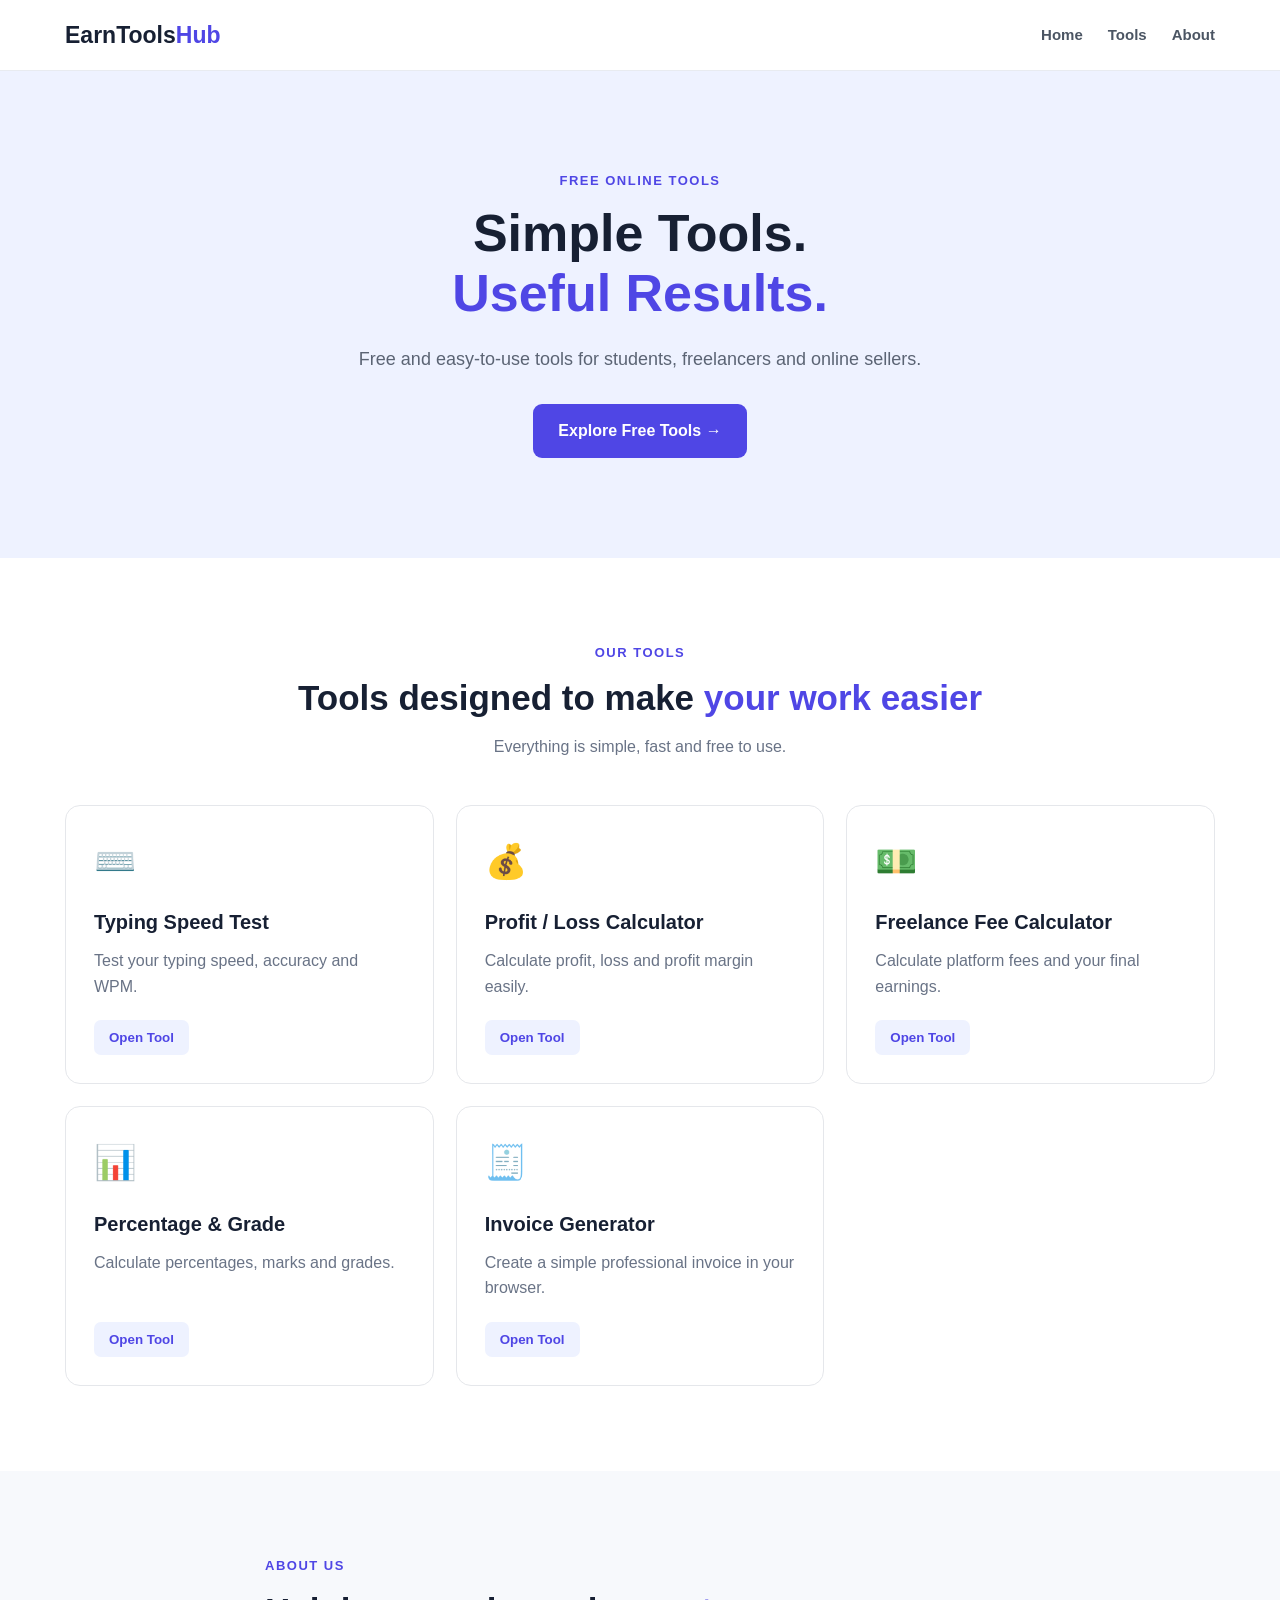
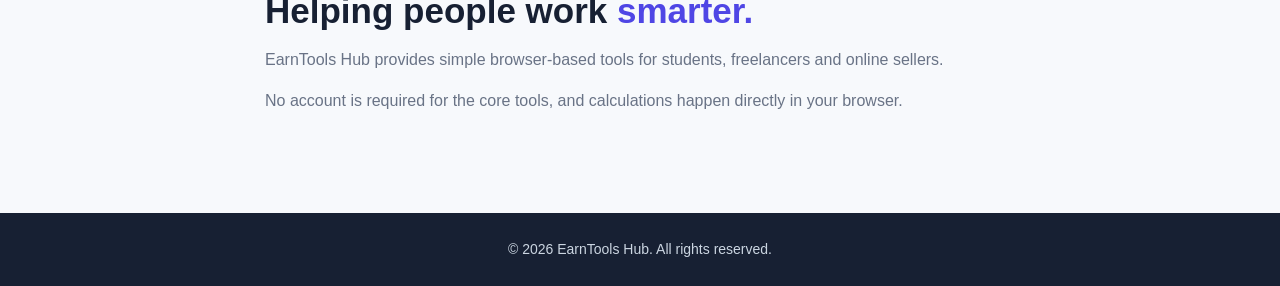
==== index.html @ 98c4e373 "Update index.html" ====
<!DOCTYPE html>
<html lang="en">
<head>
<meta charset="UTF-8">
<meta name="viewport" content="width=device-width, initial-scale=1.0">
<title>EarnTools Hub - Free Online Tools</title>
<meta name="description" content="Free online tools for students, freelancers and online sellers.">
<link rel="stylesheet" href="style.css">
</head>
<body>
<header class="header">
<div class="container nav-container">
<a href="#home" class="logo">EarnTools<span>Hub</span></a>
<button class="menu-btn" id="menuBtn" aria-label="Open menu">☰</button>
<nav class="nav" id="nav"><a href="#home">Home</a><a href="#tools">Tools</a><a href="about.html">About</a></nav>
</div>
</header>

<main>
<section id="home" class="hero"><div class="container hero-content">
<p class="eyebrow">FREE ONLINE TOOLS</p>
<h1>Simple Tools.<br><span>Useful Results.</span></h1>
<p class="hero-text">Free and easy-to-use tools for students, freelancers and online sellers.</p>
<a href="#tools" class="primary-btn">Explore Free Tools →</a>
</div></section>

<section id="tools" class="tools-section"><div class="container">
<div class="section-heading"><p class="eyebrow">OUR TOOLS</p><h2>Tools designed to make <span>your work easier</span></h2><p>Everything is simple, fast and free to use.</p></div>
<div class="tools-grid">
<article class="tool-card" data-tool="typing"><div class="tool-icon">⌨️</div><h3>Typing Speed Test</h3><p>Test your typing speed, accuracy and WPM.</p><button class="tool-btn">Open Tool</button></article>
<article class="tool-card" data-tool="profit"><div class="tool-icon">💰</div><h3>Profit / Loss Calculator</h3><p>Calculate profit, loss and profit margin easily.</p><button class="tool-btn">Open Tool</button></article>
<article class="tool-card" data-tool="freelance"><div class="tool-icon">💵</div><h3>Freelance Fee Calculator</h3><p>Calculate platform fees and your final earnings.</p><button class="tool-btn">Open Tool</button></article>
<article class="tool-card" data-tool="percentage"><div class="tool-icon">📊</div><h3>Percentage & Grade</h3><p>Calculate percentages, marks and grades.</p><button class="tool-btn">Open Tool</button></article>
<article class="tool-card" data-tool="invoice"><div class="tool-icon">🧾</div><h3>Invoice Generator</h3><p>Create a simple professional invoice in your browser.</p><button class="tool-btn">Open Tool</button></article>
</div></div></section>

<section id="about" class="about-section"><div class="container about-content">
<p class="eyebrow">ABOUT US</p><h2>Helping people work <span>smarter.</span></h2>
<p>EarnTools Hub provides simple browser-based tools for students, freelancers and online sellers.</p>
<p>No account is required for the core tools, and calculations happen directly in your browser.</p>
</div></section>
</main>

<footer class="footer"><div class="container"><p>© 2026 EarnTools Hub. All rights reserved.</p></div></footer>

<div class="modal" id="toolModal" aria-hidden="true"><div class="modal-box">
<button class="close-btn" id="closeModal" aria-label="Close">×</button><div id="toolContent"></div>
</div></div>
<script src="script.js"></script>
</body>
</html>
---- style.css ----
*{box-sizing:border-box;margin:0;padding:0}
html{scroll-behavior:smooth}body{font-family:Arial,Helvetica,sans-serif;background:#f7f9fc;color:#172033;line-height:1.6}
.container{width:90%;max-width:1150px;margin:auto}.header{background:#fff;border-bottom:1px solid #e8ebf0;position:sticky;top:0;z-index:100}
.nav-container{min-height:70px;display:flex;align-items:center;justify-content:space-between}.logo{text-decoration:none;color:#172033;font-size:23px;font-weight:800}.logo span{color:#4f46e5}
.nav{display:flex;gap:25px}.nav a{text-decoration:none;color:#4b5563;font-size:15px;font-weight:600}.nav a:hover{color:#4f46e5}.menu-btn{display:none;border:0;background:transparent;font-size:25px;cursor:pointer}
.hero{padding:100px 0;text-align:center;background:#eef2ff}.hero-content{max-width:750px}.eyebrow{color:#4f46e5;font-size:13px;font-weight:800;letter-spacing:1.5px;margin-bottom:12px}
.hero h1{font-size:52px;line-height:1.15;margin-bottom:22px}.hero h1 span,.section-heading h2 span,.about-content h2 span{color:#4f46e5}.hero-text{max-width:600px;margin:0 auto 30px;color:#5b6474;font-size:18px}
.primary-btn{display:inline-block;background:#4f46e5;color:#fff;text-decoration:none;padding:14px 25px;border-radius:9px;font-weight:700}.primary-btn:hover{background:#3730a3}
.tools-section{padding:85px 0;background:#fff}.section-heading{text-align:center;max-width:700px;margin:0 auto 45px}.section-heading h2,.about-content h2{font-size:35px;line-height:1.25;margin-bottom:15px}.section-heading>p:last-child{color:#697386}
.tools-grid{display:grid;grid-template-columns:repeat(3,1fr);gap:22px}.tool-card{background:#fff;border:1px solid #e5e7eb;border-radius:15px;padding:28px;transition:.25s}.tool-card:hover{transform:translateY(-5px);box-shadow:0 12px 30px #00000012}
.tool-icon{font-size:34px;margin-bottom:18px}.tool-card h3{font-size:20px;margin-bottom:10px}.tool-card p{color:#697386;min-height:52px;margin-bottom:20px}.tool-btn{border:0;background:#eef2ff;color:#4f46e5;padding:10px 15px;border-radius:7px;font-weight:700;cursor:pointer}.tool-btn:hover{background:#4f46e5;color:#fff}
.about-section{padding:85px 0;background:#f7f9fc}.about-content{max-width:750px}.about-content p:not(.eyebrow){color:#697386;margin-bottom:15px}.footer{padding:25px 0;background:#172033;color:#cbd5e1;text-align:center;font-size:14px}
.modal{display:none;position:fixed;inset:0;background:#0008;z-index:500;align-items:center;justify-content:center;padding:20px}.modal.show{display:flex}.modal-box{position:relative;background:#fff;border-radius:16px;padding:32px;width:100%;max-width:600px;max-height:90vh;overflow:auto}.close-btn{position:absolute;right:15px;top:8px;border:0;background:none;font-size:30px;cursor:pointer;color:#667085}
.form-grid{display:grid;grid-template-columns:1fr 1fr;gap:14px}.form-group{margin-bottom:14px}.form-group.full{grid-column:1/-1}label{display:block;font-weight:700;margin-bottom:6px;font-size:14px}
input,textarea,select{width:100%;padding:11px;border:1px solid #d6dbe4;border-radius:8px;font:inherit}textarea{min-height:120px;resize:vertical}.calc-btn{background:#4f46e5;color:#fff;border:0;padding:12px 18px;border-radius:8px;font-weight:700;cursor:pointer;margin-top:6px}.result{margin-top:18px;background:#f1f5ff;border-radius:10px;padding:15px;font-weight:700}.muted{color:#697386;font-weight:400}
.invoice-items{width:100%;border-collapse:collapse;margin:15px 0}.invoice-items th,.invoice-items td{border:1px solid #ddd;padding:8px;text-align:left}.invoice-items input{padding:7px}
@media(max-width:800px){.nav{display:none;position:absolute;top:70px;left:0;right:0;background:#fff;padding:15px 5%;border-bottom:1px solid #ddd;flex-direction:column}.nav.open{display:flex}.menu-btn{display:block}.hero{padding:75px 0}.hero h1{font-size:40px}.tools-grid{grid-template-columns:1fr}.section-heading h2,.about-content h2{font-size:29px}}
@media(max-width:500px){.logo{font-size:19px}.hero h1{font-size:34px}.hero-text{font-size:16px}.container{width:92%}.form-grid{grid-template-columns:1fr}.form-group.full{grid-column:auto}}
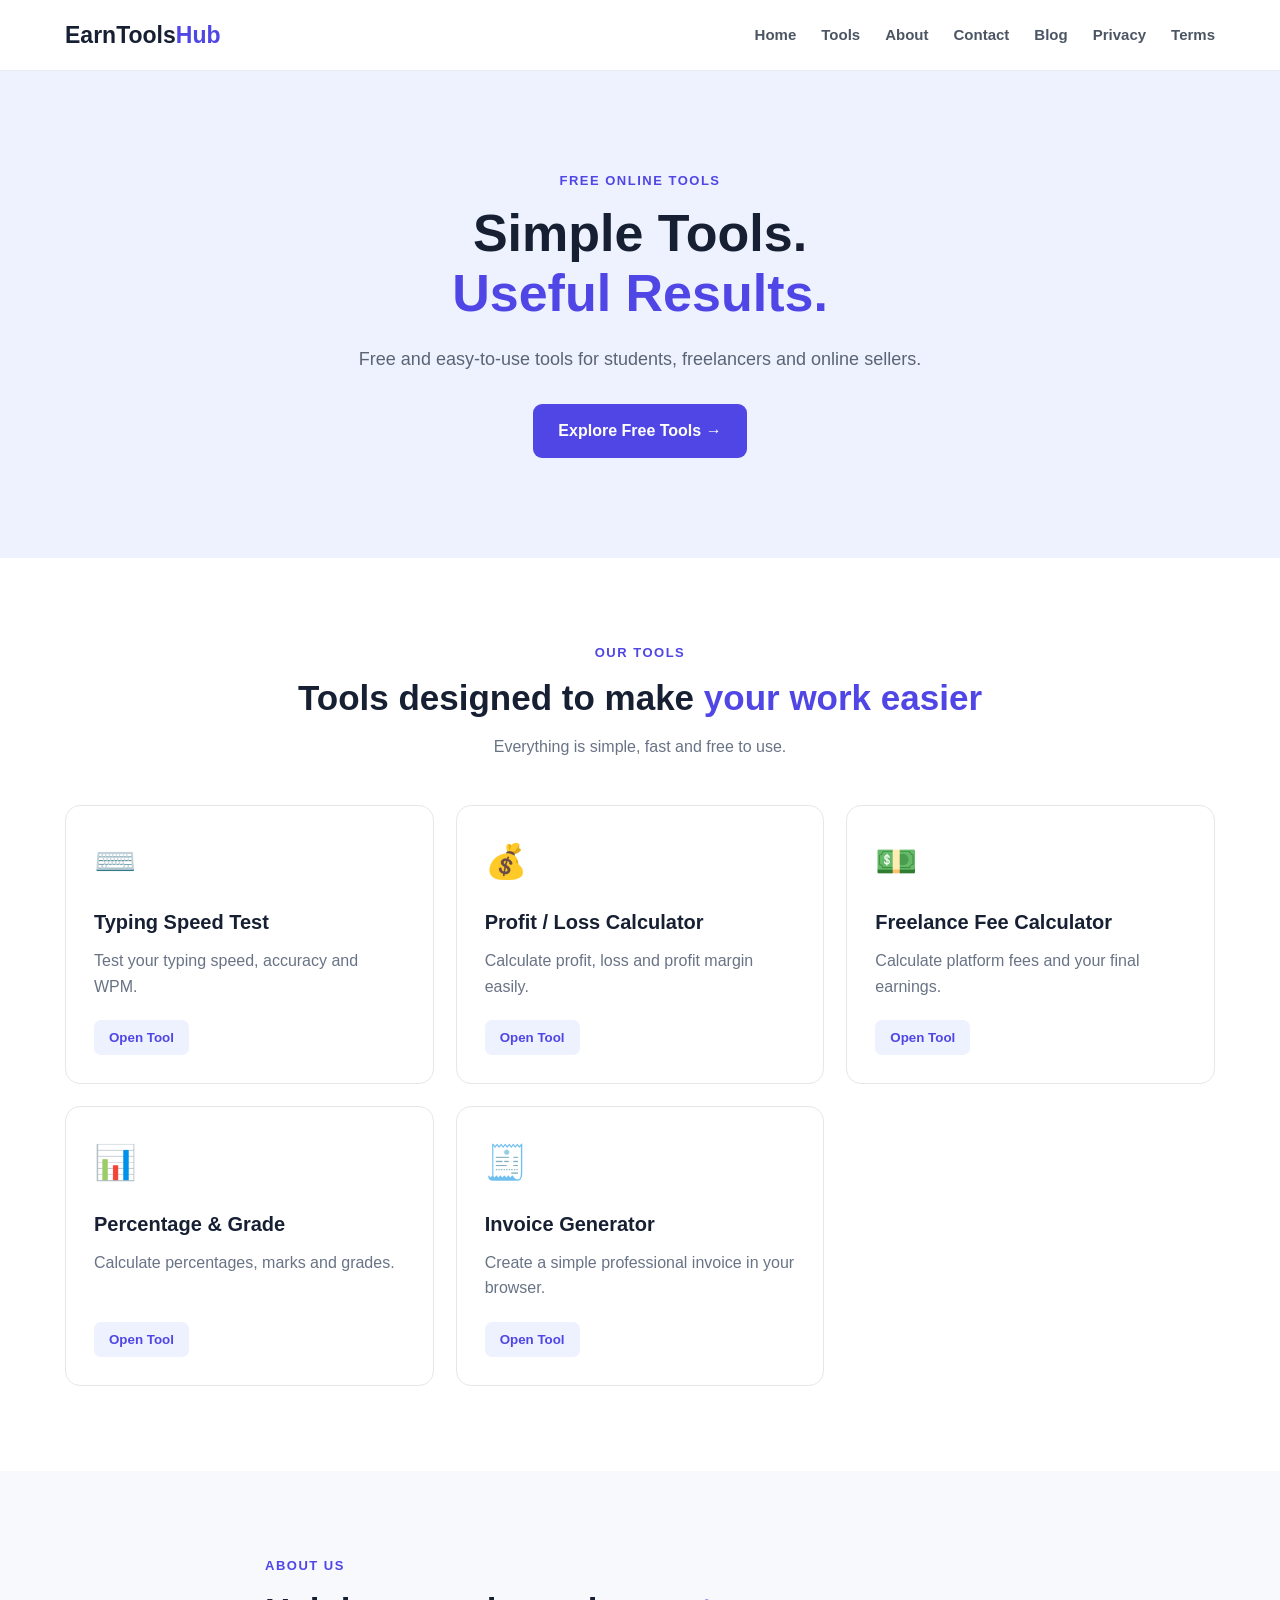
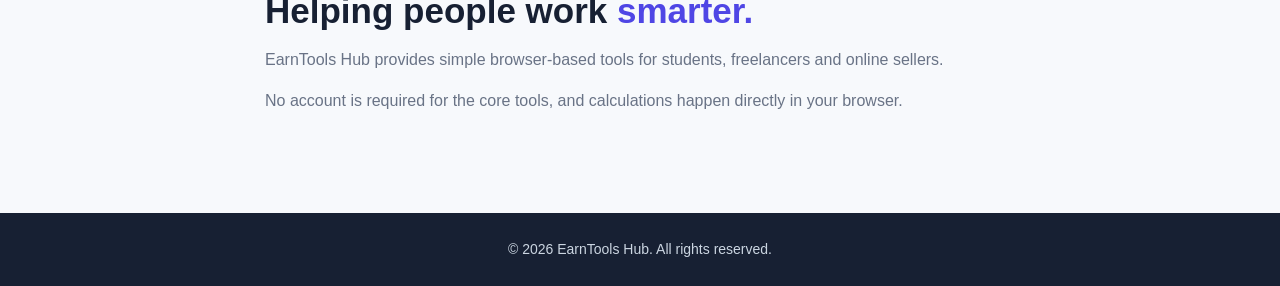
==== commit bcbe8f34: "Update index.html" ====
--- a/index.html
+++ b/index.html
@@ -12,7 +12,15 @@
 <div class="container nav-container">
 <a href="#home" class="logo">EarnTools<span>Hub</span></a>
 <button class="menu-btn" id="menuBtn" aria-label="Open menu">☰</button>
-<nav class="nav" id="nav"><a href="#home">Home</a><a href="#tools">Tools</a><a href="about.html">About</a></nav>
+<nav class="nav" id="nav">
+<a href="#home">Home</a>
+<a href="#tools">Tools</a>
+<a href="about.html">About</a>
+<a href="contact.html">Contact</a>
+<a href="blog.html">Blog</a>
+<a href="privacy-policy.html">Privacy</a>
+<a href="terms.html">Terms</a>
+</nav>
 </div>
 </header>
 
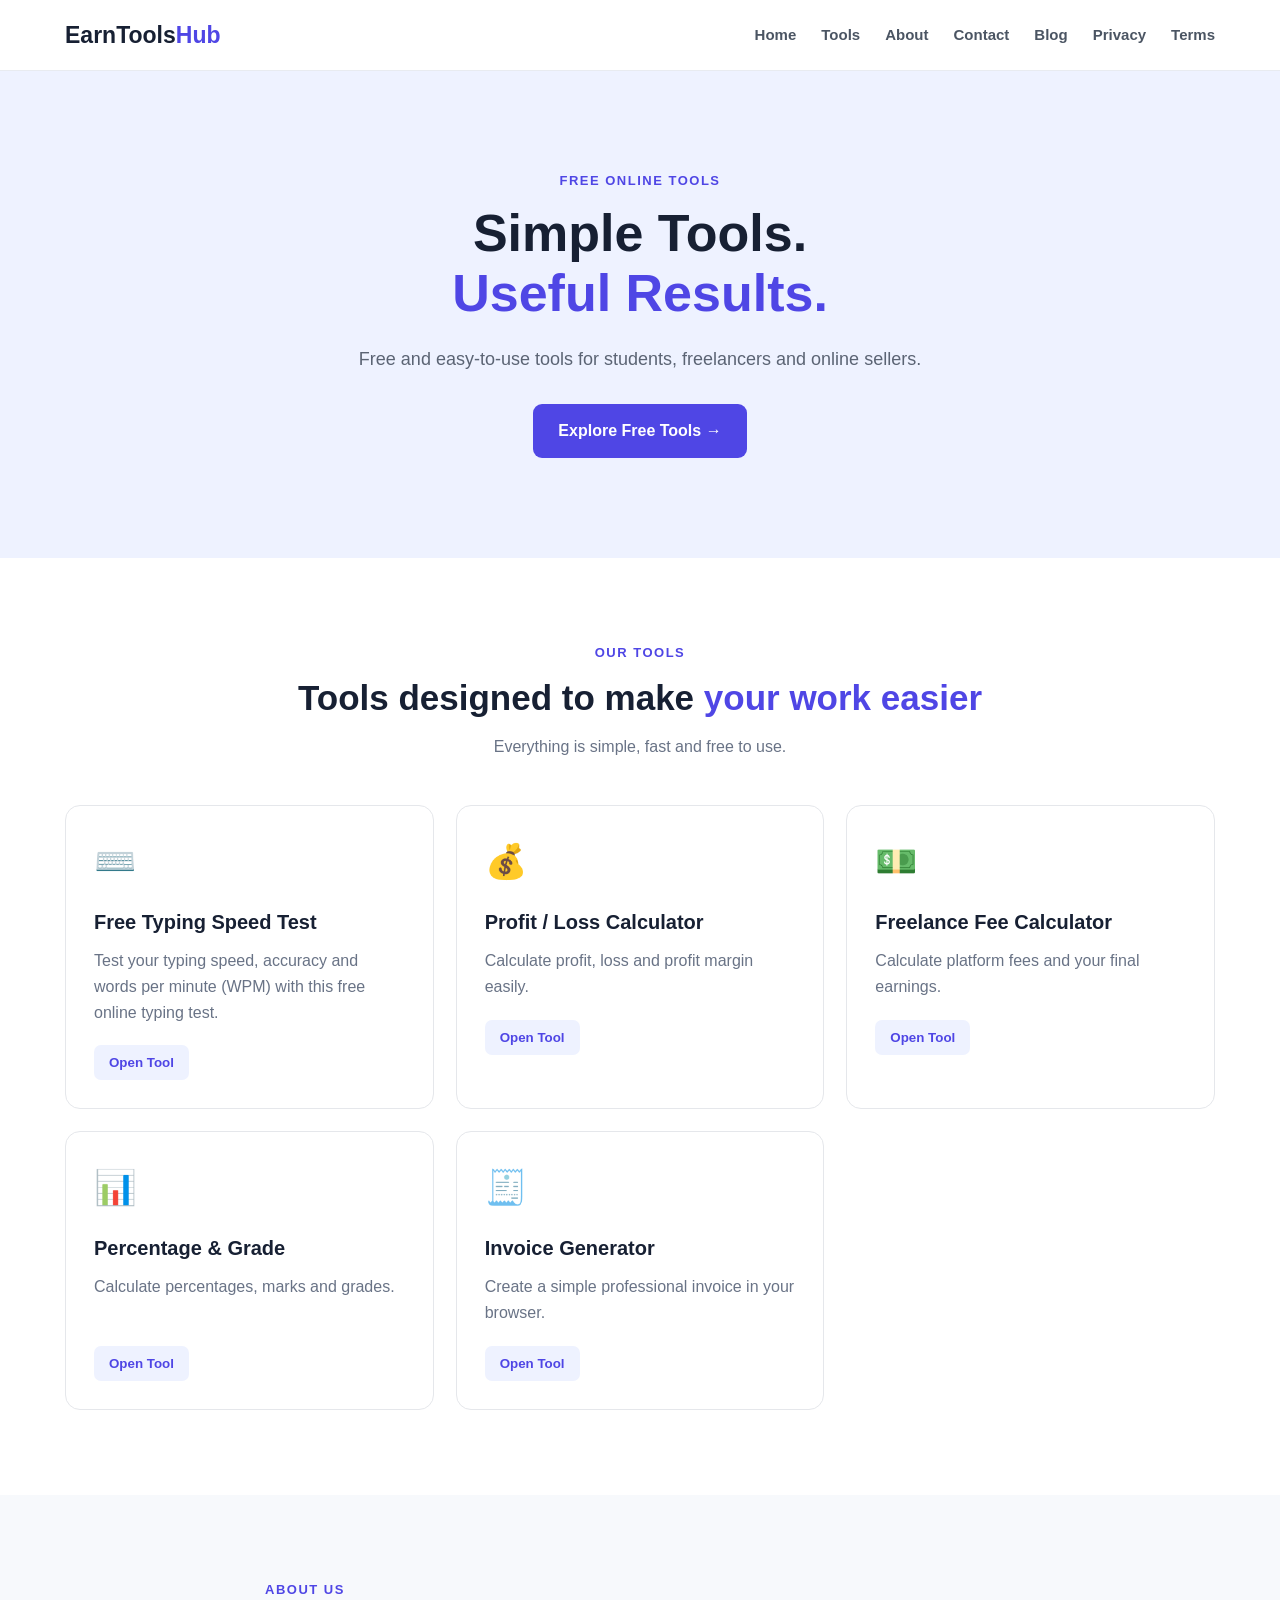
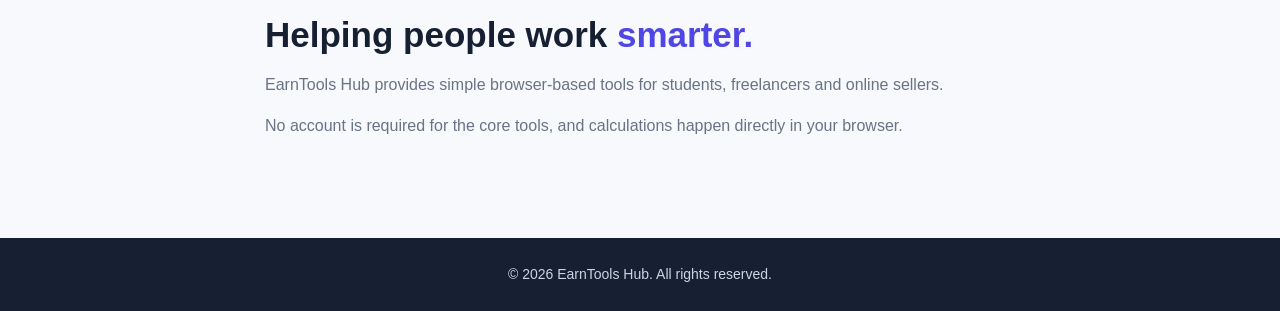
==== commit 544c6b1d: "Update index.html" ====
--- a/index.html
+++ b/index.html
@@ -3,8 +3,8 @@
 <head>
 <meta charset="UTF-8">
 <meta name="viewport" content="width=device-width, initial-scale=1.0">
-<title>EarnTools Hub - Free Online Tools</title>
-<meta name="description" content="Free online tools for students, freelancers and online sellers.">
+<title>Free Online Tools for Students, Freelancers & Sellers | EarnTools Hub</title>
+<meta name="description" content="Free online tools for students, freelancers and online sellers, including typing test, profit calculator, fee calculator, grade calculator and invoice generator.">
 <link rel="stylesheet" href="style.css">
 </head>
 <body>
@@ -35,7 +35,12 @@
 <section id="tools" class="tools-section"><div class="container">
 <div class="section-heading"><p class="eyebrow">OUR TOOLS</p><h2>Tools designed to make <span>your work easier</span></h2><p>Everything is simple, fast and free to use.</p></div>
 <div class="tools-grid">
-<article class="tool-card" data-tool="typing"><div class="tool-icon">⌨️</div><h3>Typing Speed Test</h3><p>Test your typing speed, accuracy and WPM.</p><button class="tool-btn">Open Tool</button></article>
+<article class="tool-card" data-tool="typing">
+<div class="tool-icon">⌨️</div>
+<h3>Free Typing Speed Test</h3>
+<p>Test your typing speed, accuracy and words per minute (WPM) with this free online typing test.</p>
+<button class="tool-btn">Open Tool</button>
+</article>
 <article class="tool-card" data-tool="profit"><div class="tool-icon">💰</div><h3>Profit / Loss Calculator</h3><p>Calculate profit, loss and profit margin easily.</p><button class="tool-btn">Open Tool</button></article>
 <article class="tool-card" data-tool="freelance"><div class="tool-icon">💵</div><h3>Freelance Fee Calculator</h3><p>Calculate platform fees and your final earnings.</p><button class="tool-btn">Open Tool</button></article>
 <article class="tool-card" data-tool="percentage"><div class="tool-icon">📊</div><h3>Percentage & Grade</h3><p>Calculate percentages, marks and grades.</p><button class="tool-btn">Open Tool</button></article>
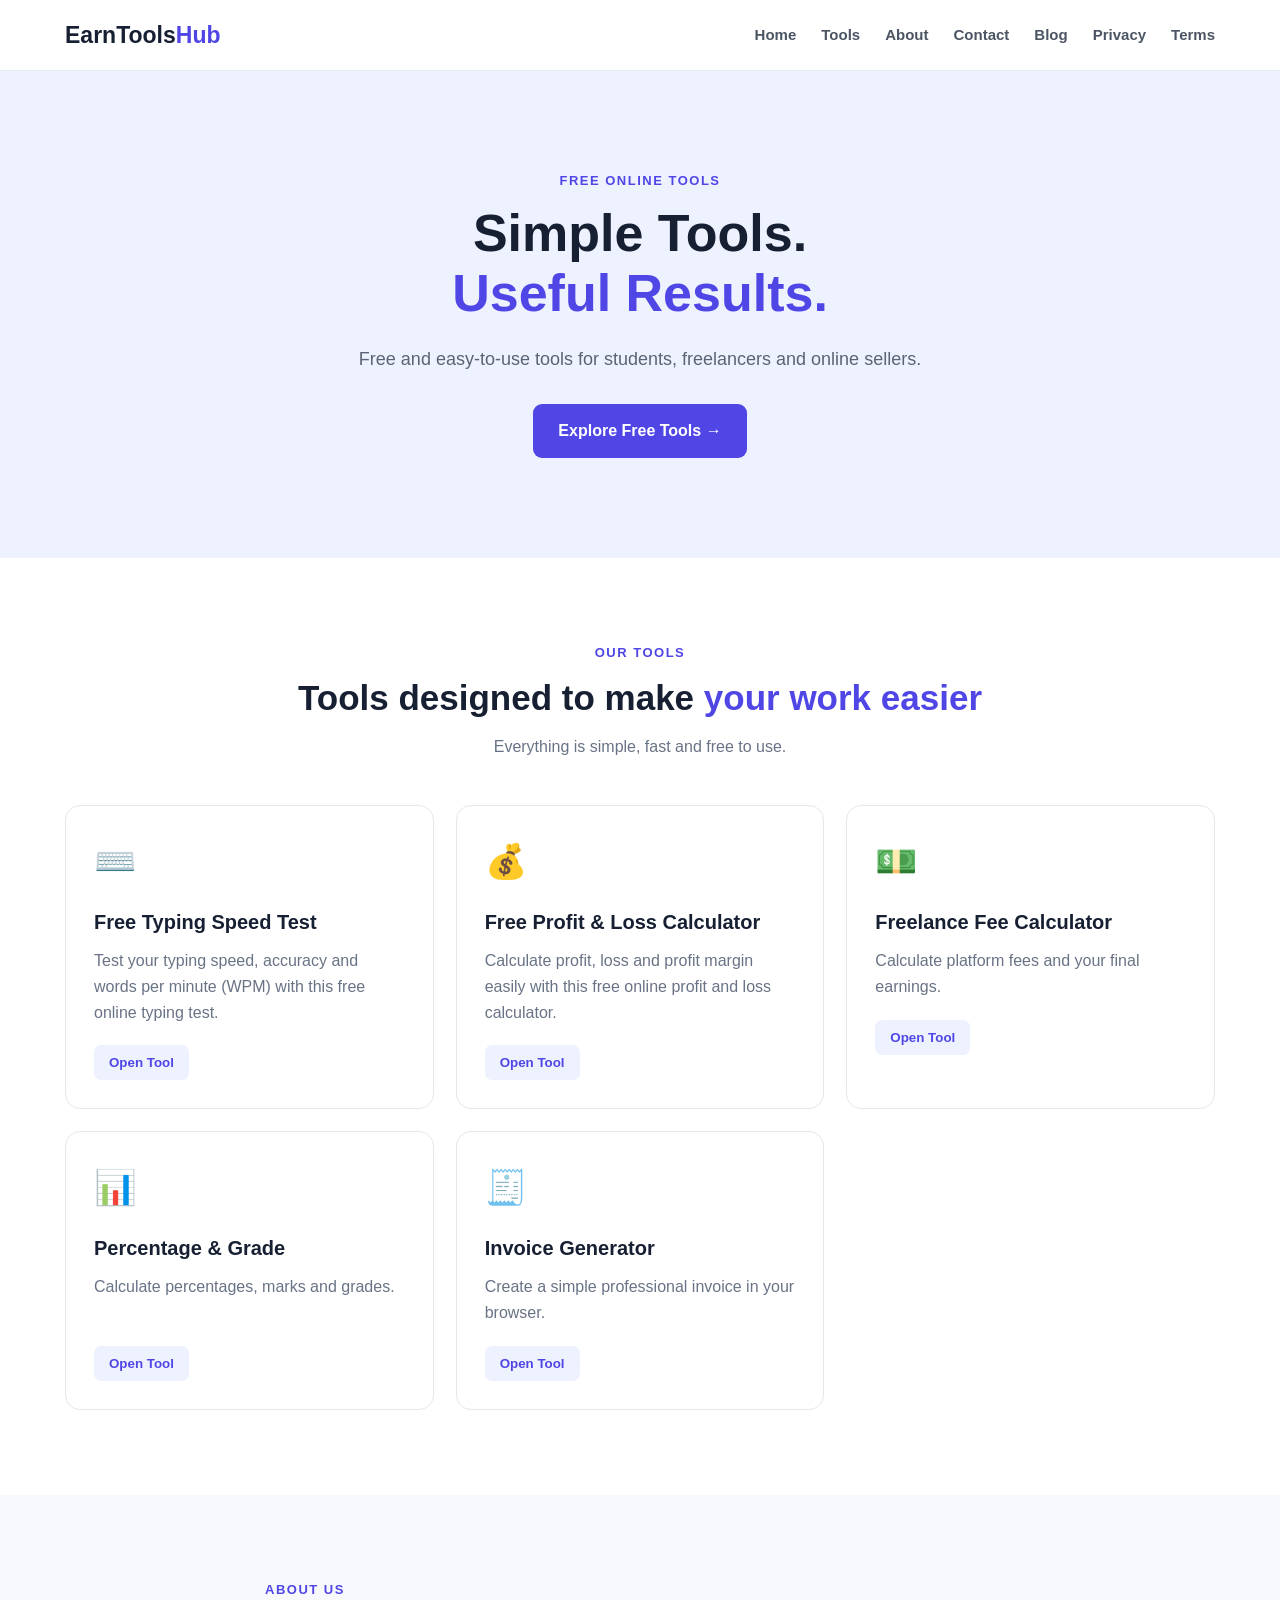
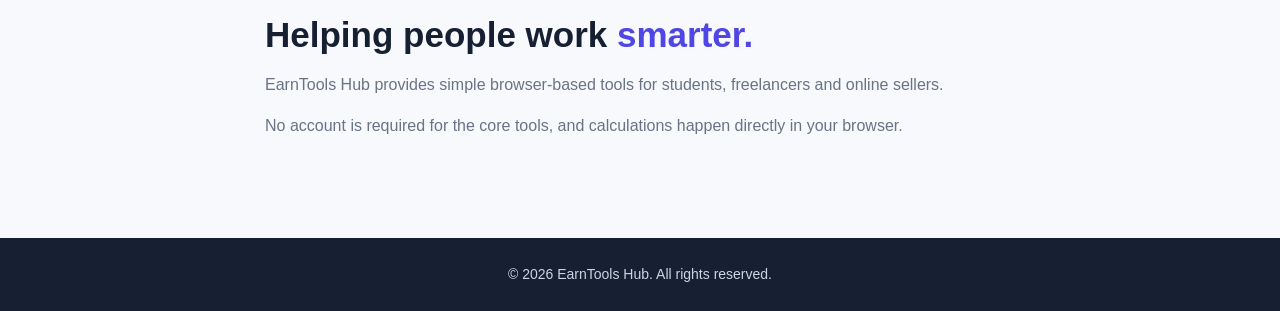
==== commit cc61cf44: "Update index.html" ====
--- a/index.html
+++ b/index.html
@@ -41,7 +41,12 @@
 <p>Test your typing speed, accuracy and words per minute (WPM) with this free online typing test.</p>
 <button class="tool-btn">Open Tool</button>
 </article>
-<article class="tool-card" data-tool="profit"><div class="tool-icon">💰</div><h3>Profit / Loss Calculator</h3><p>Calculate profit, loss and profit margin easily.</p><button class="tool-btn">Open Tool</button></article>
+<article class="tool-card" data-tool="profit">
+<div class="tool-icon">💰</div>
+<h3>Free Profit & Loss Calculator</h3>
+<p>Calculate profit, loss and profit margin easily with this free online profit and loss calculator.</p>
+<button class="tool-btn">Open Tool</button>
+</article> 
 <article class="tool-card" data-tool="freelance"><div class="tool-icon">💵</div><h3>Freelance Fee Calculator</h3><p>Calculate platform fees and your final earnings.</p><button class="tool-btn">Open Tool</button></article>
 <article class="tool-card" data-tool="percentage"><div class="tool-icon">📊</div><h3>Percentage & Grade</h3><p>Calculate percentages, marks and grades.</p><button class="tool-btn">Open Tool</button></article>
 <article class="tool-card" data-tool="invoice"><div class="tool-icon">🧾</div><h3>Invoice Generator</h3><p>Create a simple professional invoice in your browser.</p><button class="tool-btn">Open Tool</button></article>
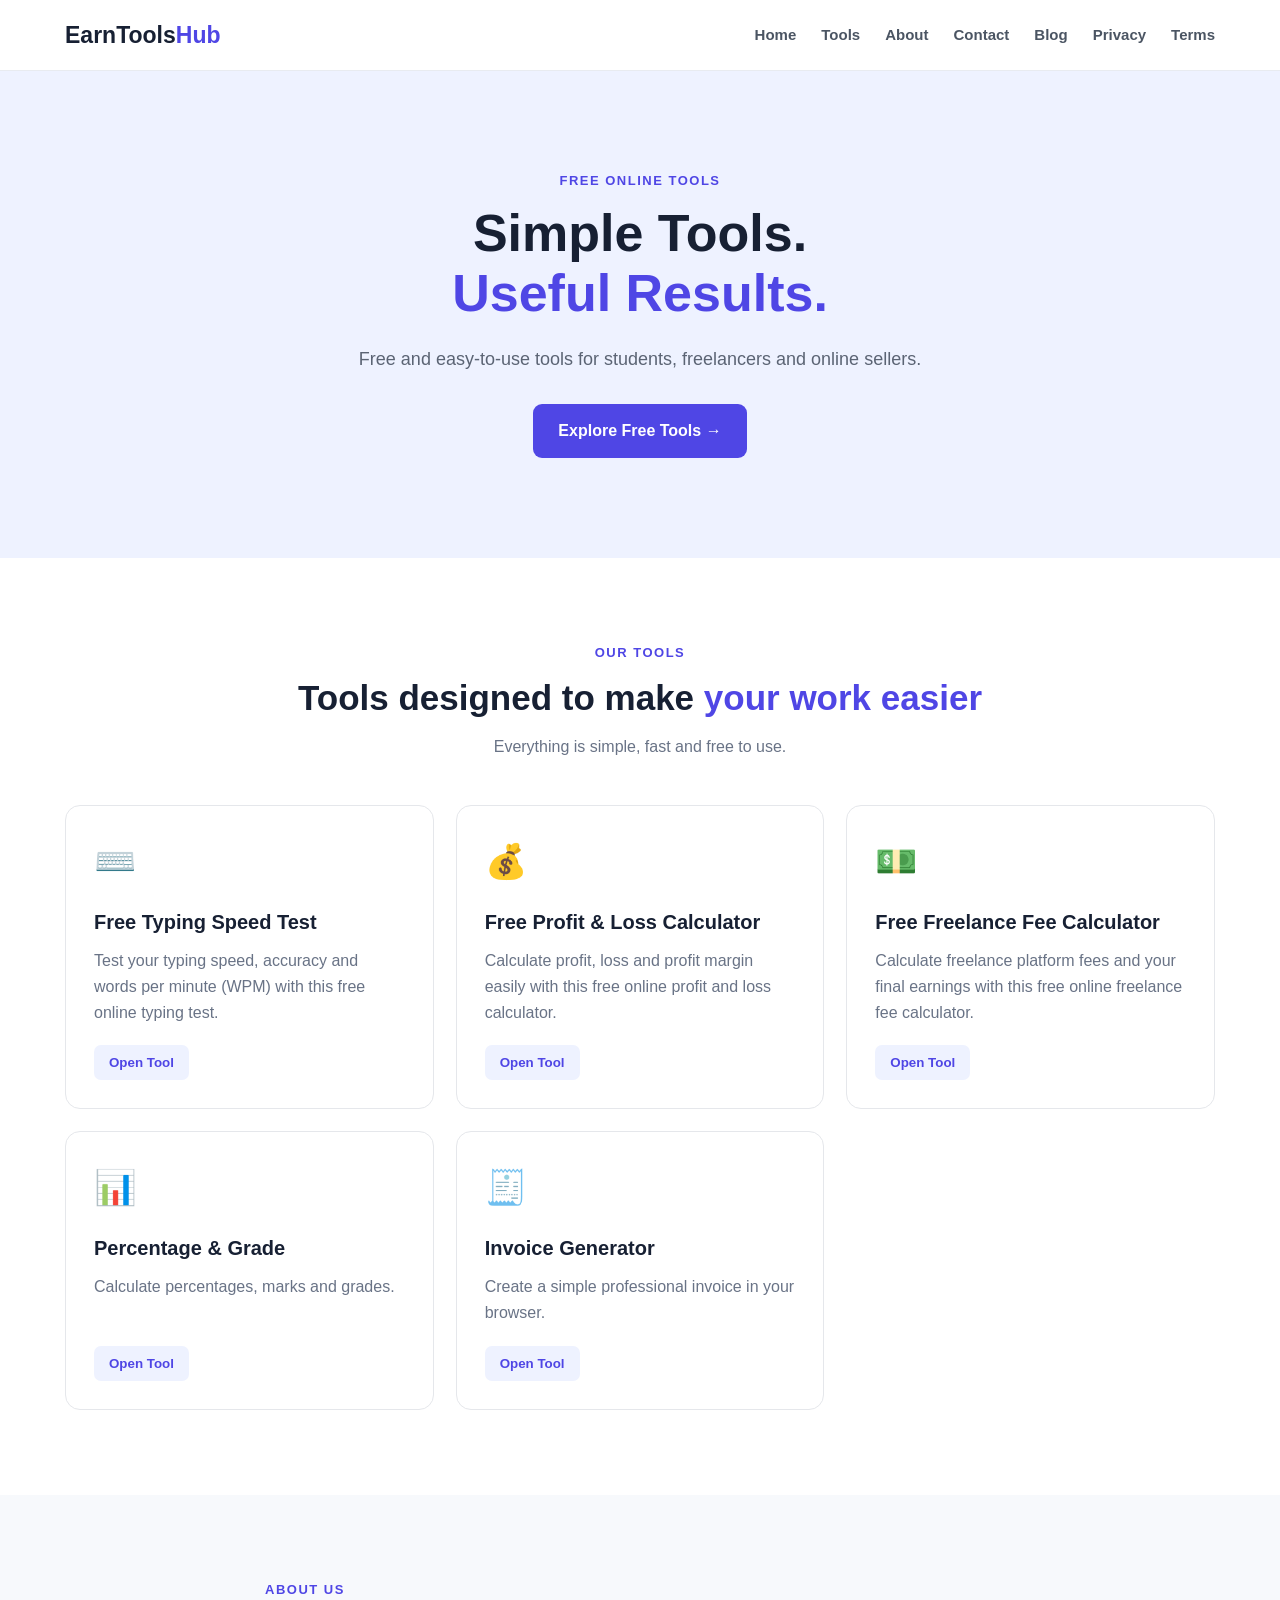
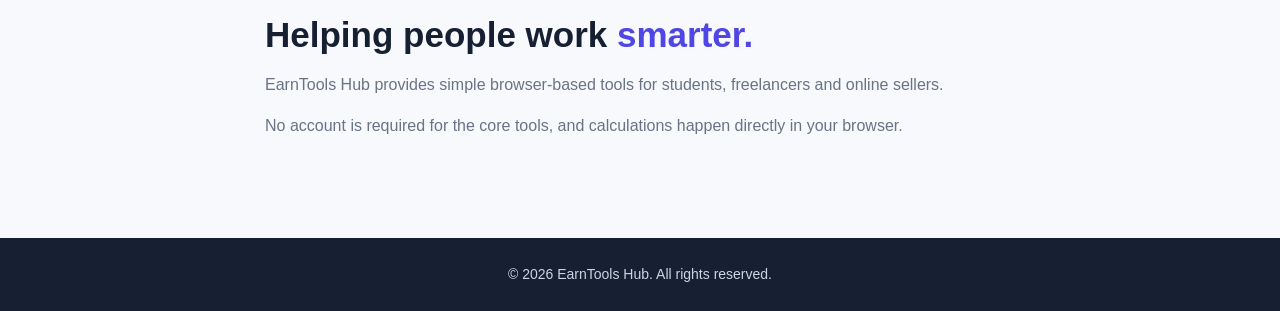
==== commit 07e4aca9: "Update index.html" ====
--- a/index.html
+++ b/index.html
@@ -47,7 +47,12 @@
 <p>Calculate profit, loss and profit margin easily with this free online profit and loss calculator.</p>
 <button class="tool-btn">Open Tool</button>
 </article> 
-<article class="tool-card" data-tool="freelance"><div class="tool-icon">💵</div><h3>Freelance Fee Calculator</h3><p>Calculate platform fees and your final earnings.</p><button class="tool-btn">Open Tool</button></article>
+<article class="tool-card" data-tool="freelance">
+<div class="tool-icon">💵</div>
+<h3>Free Freelance Fee Calculator</h3>
+<p>Calculate freelance platform fees and your final earnings with this free online freelance fee calculator.</p>
+<button class="tool-btn">Open Tool</button>
+</article>
 <article class="tool-card" data-tool="percentage"><div class="tool-icon">📊</div><h3>Percentage & Grade</h3><p>Calculate percentages, marks and grades.</p><button class="tool-btn">Open Tool</button></article>
 <article class="tool-card" data-tool="invoice"><div class="tool-icon">🧾</div><h3>Invoice Generator</h3><p>Create a simple professional invoice in your browser.</p><button class="tool-btn">Open Tool</button></article>
 </div></div></section>
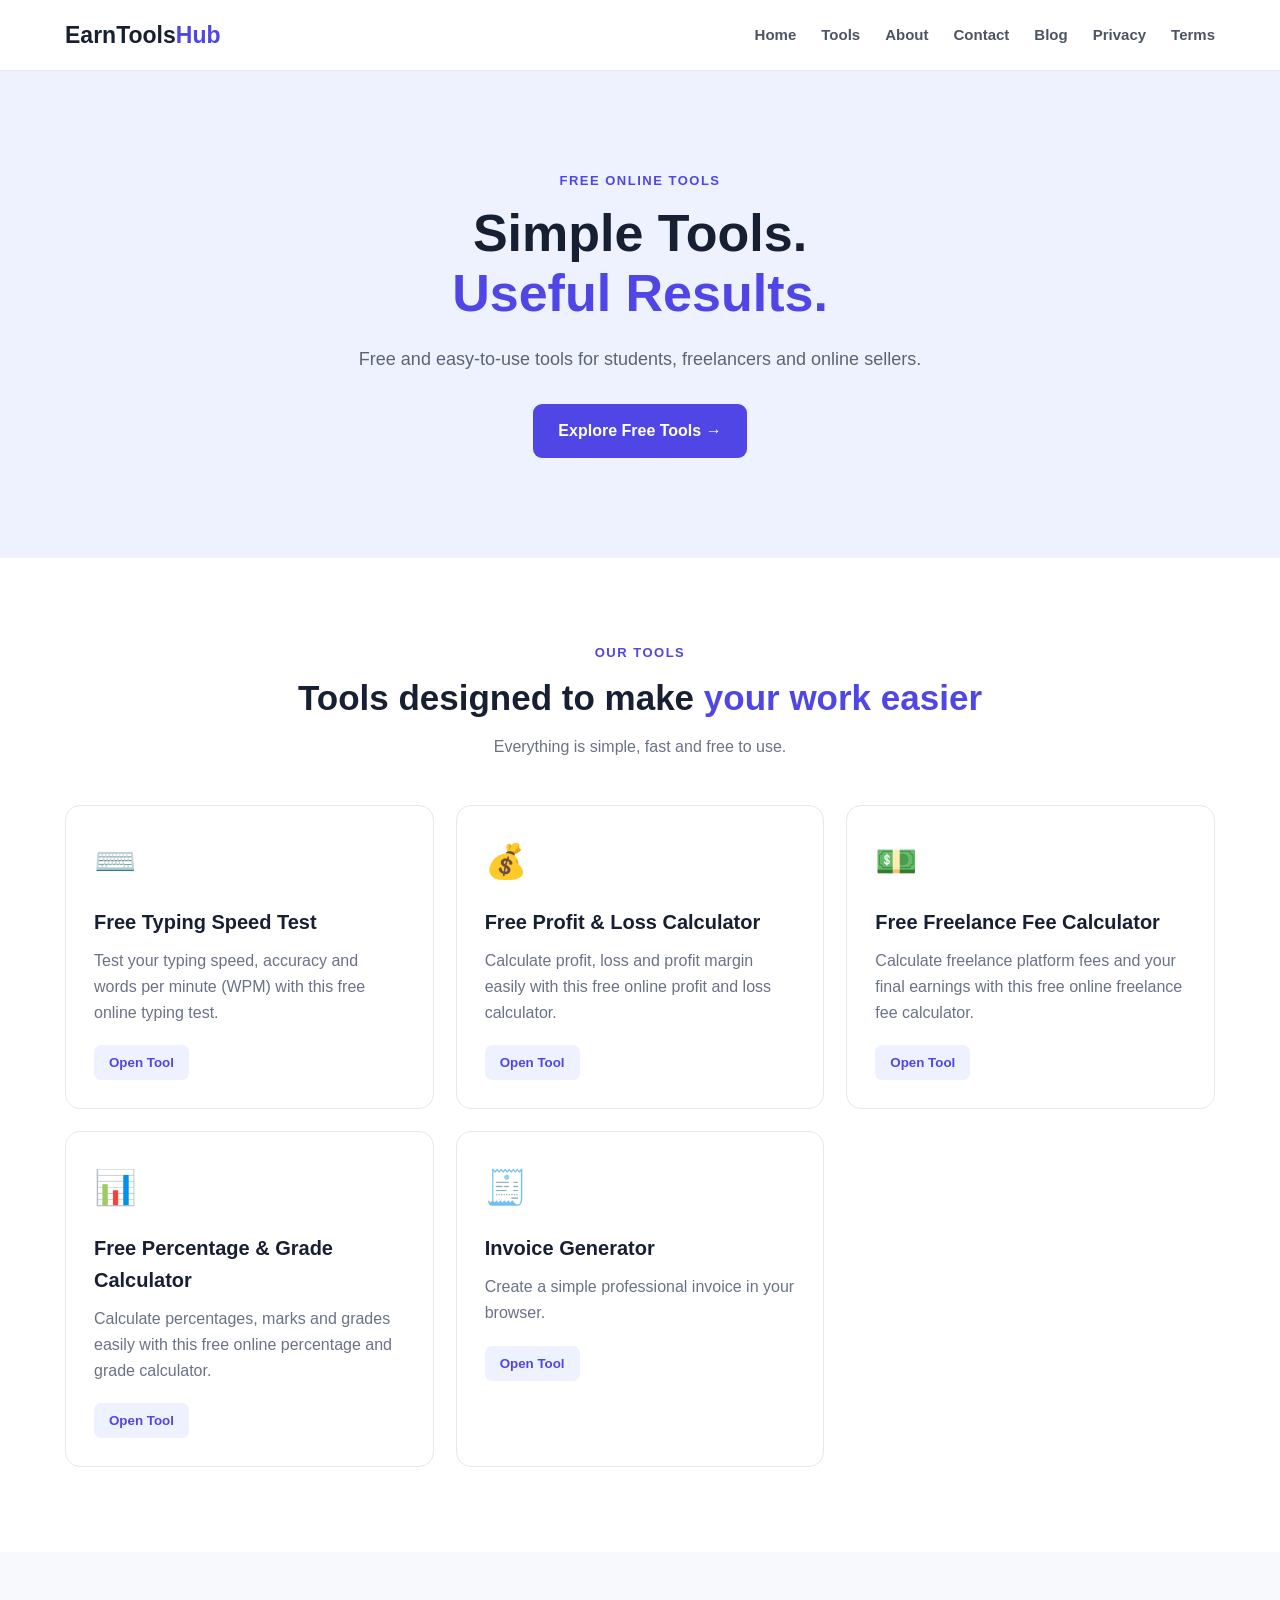
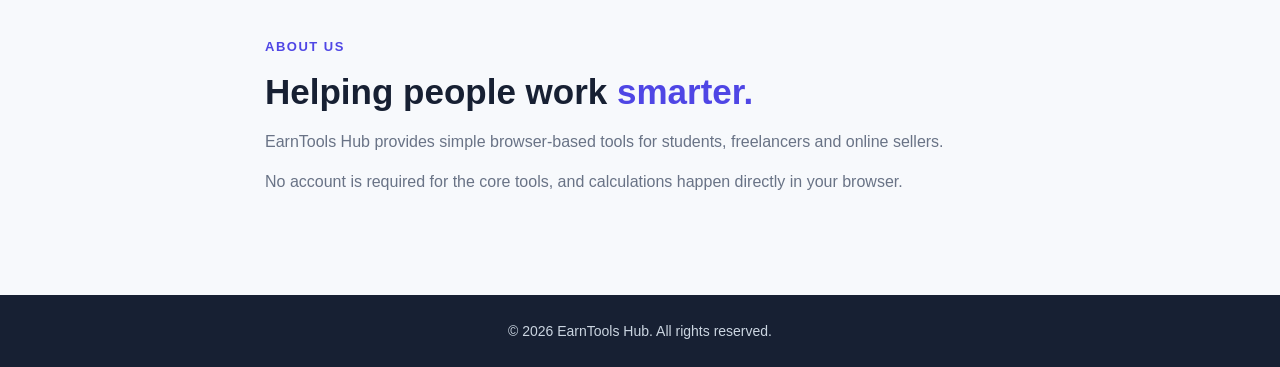
==== commit 122ae0f6: "Update index.html" ====
--- a/index.html
+++ b/index.html
@@ -53,7 +53,12 @@
 <p>Calculate freelance platform fees and your final earnings with this free online freelance fee calculator.</p>
 <button class="tool-btn">Open Tool</button>
 </article>
-<article class="tool-card" data-tool="percentage"><div class="tool-icon">📊</div><h3>Percentage & Grade</h3><p>Calculate percentages, marks and grades.</p><button class="tool-btn">Open Tool</button></article>
+<article class="tool-card" data-tool="percentage">
+<div class="tool-icon">📊</div>
+<h3>Free Percentage & Grade Calculator</h3>
+<p>Calculate percentages, marks and grades easily with this free online percentage and grade calculator.</p>
+<button class="tool-btn">Open Tool</button>
+</article>
 <article class="tool-card" data-tool="invoice"><div class="tool-icon">🧾</div><h3>Invoice Generator</h3><p>Create a simple professional invoice in your browser.</p><button class="tool-btn">Open Tool</button></article>
 </div></div></section>
 
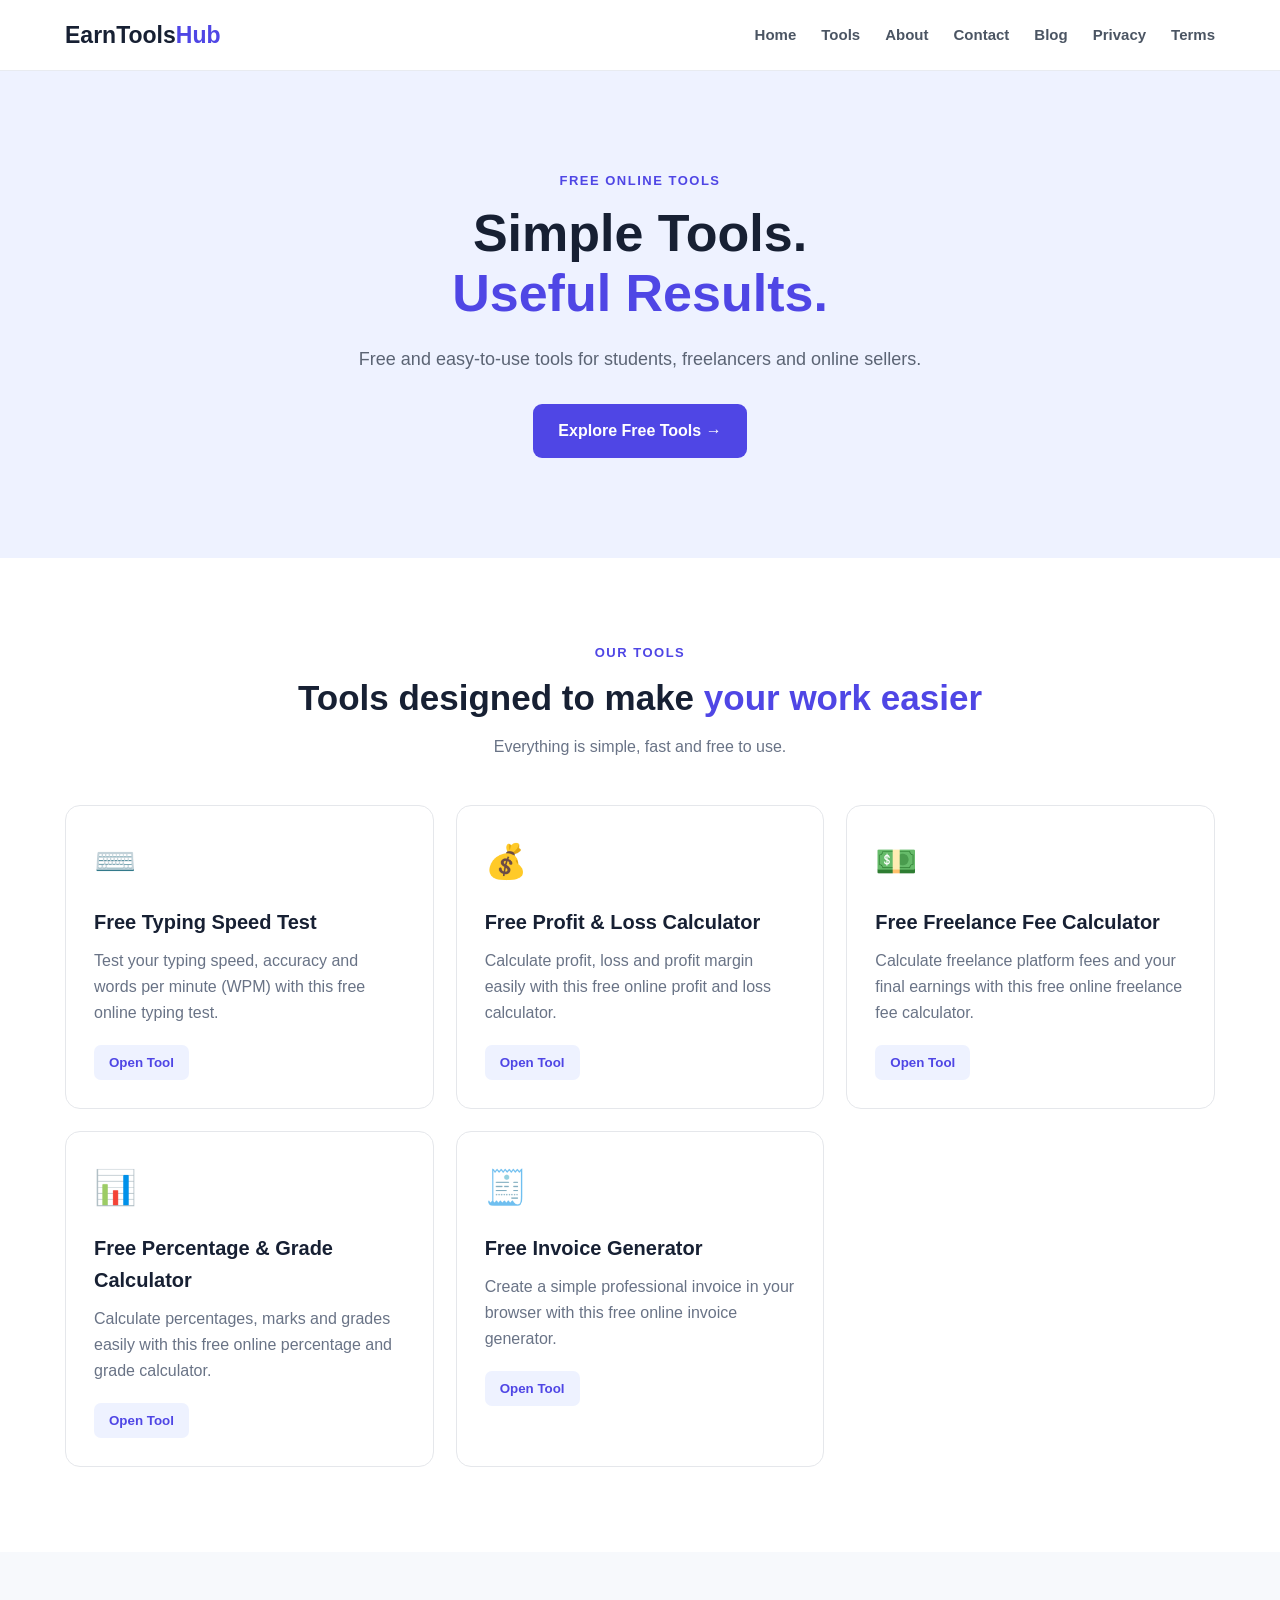
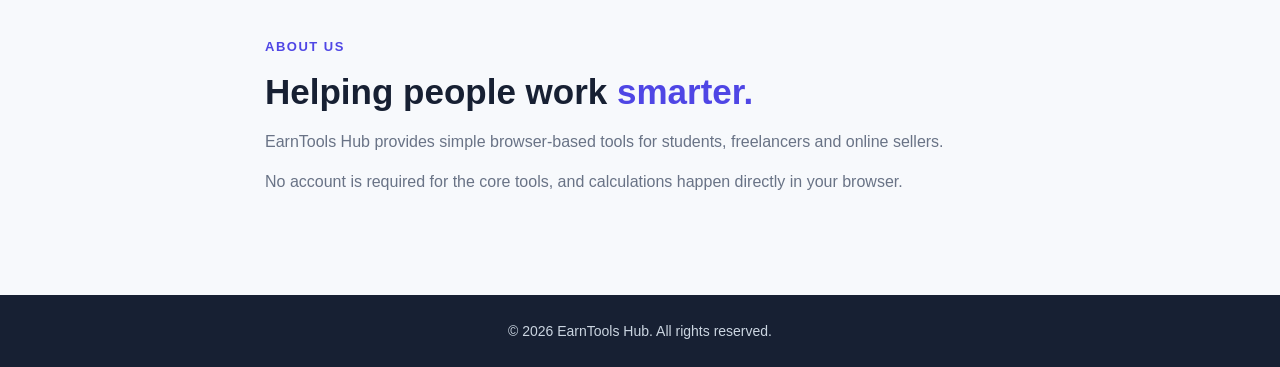
==== commit b7c27958: "Update index.html" ====
--- a/index.html
+++ b/index.html
@@ -59,7 +59,12 @@
 <p>Calculate percentages, marks and grades easily with this free online percentage and grade calculator.</p>
 <button class="tool-btn">Open Tool</button>
 </article>
-<article class="tool-card" data-tool="invoice"><div class="tool-icon">🧾</div><h3>Invoice Generator</h3><p>Create a simple professional invoice in your browser.</p><button class="tool-btn">Open Tool</button></article>
+<article class="tool-card" data-tool="invoice">
+<div class="tool-icon">🧾</div>
+<h3>Free Invoice Generator</h3>
+<p>Create a simple professional invoice in your browser with this free online invoice generator.</p>
+<button class="tool-btn">Open Tool</button>
+</article>
 </div></div></section>
 
 <section id="about" class="about-section"><div class="container about-content">
